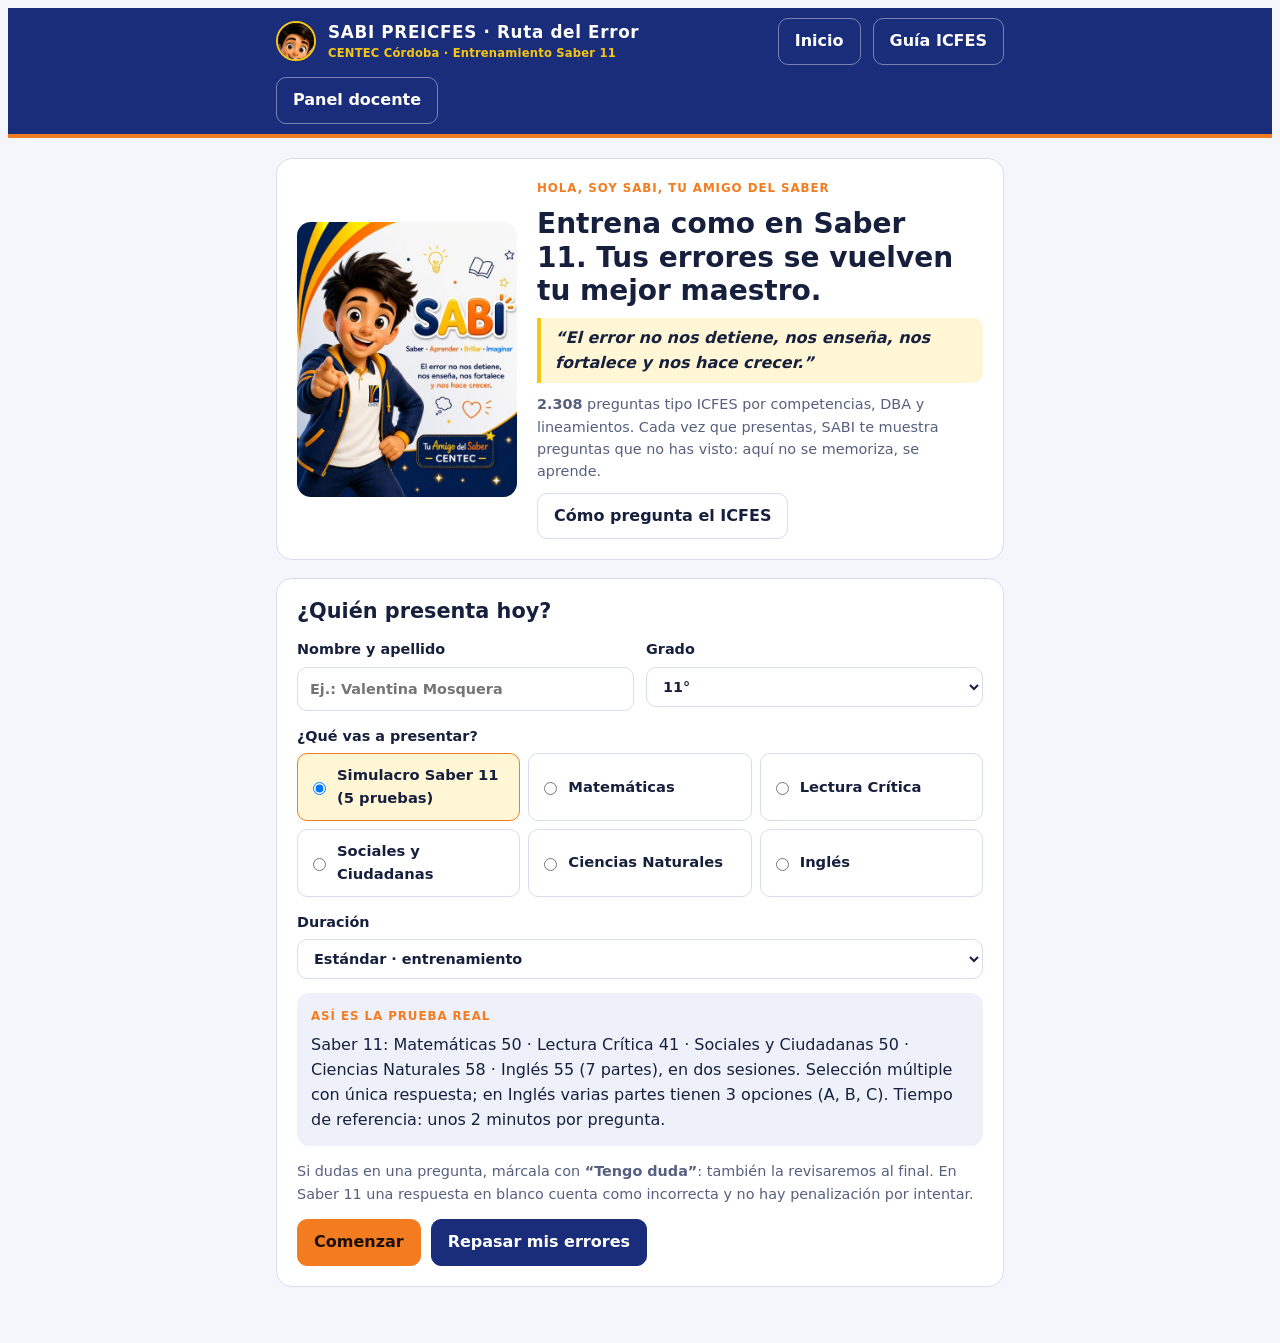
==== preicfes/index.html @ 9767c8da "PREICFES Ruta del Error: app 9°–11° con banco tipo Saber 11, simulacro, puntaje estimado, repaso de " ====
<!doctype html>
<html lang="es"><head><meta charset="utf-8"><meta name="viewport" content="width=device-width,initial-scale=1,viewport-fit=cover"></head><body>
<title>SABI PREICFES CENTEC</title>
<meta name="description" content="Entrenamiento tipo Saber 11 con Ruta del Error · CENTEC Córdoba">
<link rel="manifest" href="manifest.json"><meta name="theme-color" content="#1A2D7A"><link rel="icon" href="assets/icono.png"><link rel="apple-touch-icon" href="assets/icono.png">
<meta name="claude:viewport-fit-sides" content="cover">
<style>
/* Layout: una columna de trabajo (máx. 760px) con barra superior institucional; tarjetas solo para la pregunta y los pasos de la Ruta */
:root{
  --navy:#1A2D7A; --navy-ink:#0f1f3d; --orange:#F47C20; --gold:#F5C518;
  --bg:#f4f6fb; --surface:#ffffff; --surface-2:#eef1f9; --line:#d7ddec;
  --fg:#16203d; --muted:#56607e; --accent:var(--navy); --accent-fg:#ffffff;
  --ok:#1b8a4b; --ok-bg:#e3f5ea; --bad:#c2410c; --bad-bg:#fdeee3; --warn-bg:#fff6d6;
  --font:"Nunito","Nunito Sans","Segoe UI",system-ui,-apple-system,Roboto,sans-serif;
  --mono:ui-monospace,"SF Mono",Menlo,Consolas,monospace;
}
@media (prefers-color-scheme:dark){:root:not([data-theme="light"]){
  --bg:#0c1328; --surface:#141d3a; --surface-2:#1b2648; --line:#2b3863;
  --fg:#e8ecf8; --muted:#a3acc8; --accent:#6f86e8; --accent-fg:#0c1328;
  --ok:#5fd394; --ok-bg:#12352a; --bad:#ff9a5c; --bad-bg:#3a2216; --warn-bg:#3a3214; color-scheme:dark}}
:root[data-theme="dark"]{
  --bg:#0c1328; --surface:#141d3a; --surface-2:#1b2648; --line:#2b3863;
  --fg:#e8ecf8; --muted:#a3acc8; --accent:#6f86e8; --accent-fg:#0c1328;
  --ok:#5fd394; --ok-bg:#12352a; --bad:#ff9a5c; --bad-bg:#3a2216; --warn-bg:#3a3214; color-scheme:dark}
*{box-sizing:border-box}
body{background:var(--bg);color:var(--fg);font-family:var(--font);font-size:16px;line-height:1.55}
.top{background:var(--navy);color:#fff;border-bottom:4px solid var(--orange)}
.top .in{max-width:760px;margin:0 auto;padding-block:10px;padding-left:max(16px,env(safe-area-inset-left,0px));padding-right:max(16px,env(safe-area-inset-right,0px));display:flex;align-items:center;gap:12px;flex-wrap:wrap}
.brand{font-weight:900;letter-spacing:.04em;font-size:1.05rem}
.brand small{display:block;font-weight:600;letter-spacing:.02em;font-size:.72rem;color:var(--gold)}
.top .sp{flex:1}
.top button{background:transparent;color:#fff;border:1px solid rgba(255,255,255,.4)}
main{max-width:760px;margin:0 auto;padding-block:20px 48px;padding-left:max(16px,env(safe-area-inset-left,0px));padding-right:max(16px,env(safe-area-inset-right,0px));display:flex;flex-direction:column;gap:18px}
h1,h2,h3{text-wrap:balance;line-height:1.2;margin:0}
h1{font-size:1.75rem;font-weight:900}
h2{font-size:1.3rem;font-weight:800}
h3{font-size:1.05rem;font-weight:800}
p{margin:0}
.muted{color:var(--muted)}
.eyebrow{font-size:.74rem;font-weight:800;letter-spacing:.08em;text-transform:uppercase;color:var(--orange)}
button,.btn{font:inherit;font-weight:800;cursor:pointer;border-radius:10px;padding:10px 16px;border:1px solid var(--line);background:var(--surface);color:var(--fg)}
button.primary{background:var(--orange);border-color:var(--orange);color:#1b0f02}
button.navy{background:var(--accent);border-color:var(--accent);color:var(--accent-fg)}
button:focus-visible,input:focus-visible,select:focus-visible,textarea:focus-visible,label.opt:focus-within{outline:3px solid var(--gold);outline-offset:2px}
button:disabled{opacity:.5;cursor:not-allowed}
.row{display:flex;gap:10px;flex-wrap:wrap;align-items:center}
.card{background:var(--surface);border:1px solid var(--line);border-radius:16px;padding:20px;display:flex;flex-direction:column;gap:14px;min-width:0}
.avatar{display:block;width:100%;height:auto;border-radius:14px}
.avwrap{width:100%;max-width:240px}
.face{border-radius:50%;object-fit:cover;border:2px solid var(--gold);background:#fff;flex:none}
.hero{display:grid;grid-template-columns:220px 1fr;gap:20px;align-items:center}
@media (max-width:560px){.hero{grid-template-columns:1fr;justify-items:center;text-align:center}}
.motto{border-left:4px solid var(--gold);padding:8px 14px;background:var(--warn-bg);border-radius:0 10px 10px 0;font-weight:700;font-style:italic}
label.f{display:flex;flex-direction:column;gap:6px;font-weight:700;font-size:.9rem}
input,select,textarea{font:inherit;padding:10px 12px;border-radius:10px;border:1px solid var(--line);background:var(--surface);color:var(--fg);width:100%}
.grid2{display:grid;grid-template-columns:1fr 1fr;gap:12px}
@media (max-width:560px){.grid2{grid-template-columns:1fr}}
.modes{display:grid;grid-template-columns:repeat(3,1fr);gap:8px}
@media (max-width:560px){.modes{grid-template-columns:1fr 1fr}}
.mode{display:flex;align-items:center;gap:8px;border:1px solid var(--line);border-radius:10px;padding:10px;cursor:pointer;font-weight:700;font-size:.92rem}
.mode input{width:auto}
.mode:has(input:checked){border-color:var(--orange);background:var(--warn-bg)}
.chips{display:flex;gap:6px;flex-wrap:wrap}
.chip{font-size:.74rem;font-weight:800;padding:3px 9px;border-radius:999px;background:var(--surface-2);color:var(--muted);border:1px solid var(--line)}
.chip.lv-Mínimo{background:var(--warn-bg);color:var(--fg)}
.chip.lv-Satisfactorio{background:var(--ok-bg);color:var(--ok)}
.chip.lv-Avanzado{background:var(--accent);color:var(--accent-fg);border-color:var(--accent)}
.ctx{background:var(--surface-2);border-radius:12px;padding:14px;white-space:pre-line;font-size:.97rem}
.stem{font-weight:800;font-size:1.08rem;white-space:pre-line}
.opts{display:flex;flex-direction:column;gap:8px}
label.opt{display:grid;grid-template-columns:34px 1fr;gap:10px;align-items:start;border:1px solid var(--line);border-radius:12px;padding:10px 12px;cursor:pointer;background:var(--surface)}
label.opt input{position:absolute;opacity:0;pointer-events:none}
label.opt .L{width:30px;height:30px;border-radius:50%;display:grid;place-items:center;border:2px solid var(--line);font-weight:900}
label.opt:has(input:checked){border-color:var(--accent);background:var(--surface-2)}
label.opt:has(input:checked) .L{background:var(--accent);color:var(--accent-fg);border-color:var(--accent)}
label.opt.is-ok{border-color:var(--ok);background:var(--ok-bg)}
label.opt.is-bad{border-color:var(--bad);background:var(--bad-bg)}
.prog{height:8px;background:var(--surface-2);border-radius:99px;overflow:hidden}
.prog i{display:block;height:100%;background:var(--orange)}
.dots{display:flex;gap:6px;flex-wrap:wrap}
.dots button{width:34px;height:34px;padding:0;border-radius:8px;font-size:.85rem}
.dots button.ans{background:var(--surface-2);border-color:var(--accent)}
.dots button.cur{outline:2px solid var(--orange)}
.dots button.flag::after{content:"?";font-size:.65rem;color:var(--orange);margin-left:1px}
details summary{cursor:pointer;font-weight:800;font-size:.85rem;color:var(--muted)}
details .meta{font-size:.85rem;display:flex;flex-direction:column;gap:6px;margin-top:8px}
.score{display:grid;grid-template-columns:auto 1fr;gap:20px;align-items:center}
@media (max-width:560px){.score{grid-template-columns:1fr;text-align:center;justify-items:center}}
.big{font-size:3.4rem;font-weight:900;line-height:1;font-variant-numeric:tabular-nums;color:var(--orange)}
.bars{display:flex;flex-direction:column;gap:10px}
.bar{display:grid;grid-template-columns:minmax(0,1fr) 120px 48px;gap:10px;align-items:center;font-size:.9rem}
@media (max-width:560px){.bar{grid-template-columns:minmax(0,1fr) 80px 44px}}
.bar .t{height:10px;border-radius:99px;background:var(--surface-2);overflow:hidden}
.bar .t i{display:block;height:100%;background:var(--accent)}
.bar b{font-variant-numeric:tabular-nums;text-align:right}
.errlist{display:flex;flex-direction:column;gap:8px}
.erritem{display:grid;grid-template-columns:auto 1fr auto;gap:12px;align-items:center;text-align:left;width:100%;padding:12px 14px}
.st{font-size:.72rem;font-weight:900;padding:3px 8px;border-radius:99px;white-space:nowrap}
.st.p{background:var(--bad-bg);color:var(--bad)}
.st.e{background:var(--warn-bg);color:var(--fg)}
.st.f{background:var(--ok-bg);color:var(--ok)}
.st.d{background:var(--surface-2);color:var(--muted)}
.steps{display:flex;gap:6px}
.steps span{flex:1;height:6px;border-radius:99px;background:var(--surface-2)}
.steps span.on{background:var(--orange)}
.box{border-radius:12px;padding:14px;display:flex;flex-direction:column;gap:8px}
.box.bad{background:var(--bad-bg)}
.box.ok{background:var(--ok-bg)}
.box.q{background:var(--warn-bg)}
.box.n{background:var(--surface-2)}
.pre{white-space:pre-line}
.tt{display:grid;grid-template-columns:1fr 1fr;gap:10px}
@media (max-width:560px){.tt{grid-template-columns:1fr}}
.doubts{display:grid;grid-template-columns:1fr 1fr;gap:8px}
@media (max-width:560px){.doubts{grid-template-columns:1fr}}
.doubts button{text-align:left;font-weight:700}
.tbl{overflow-x:auto}
table{border-collapse:collapse;width:100%;font-size:.88rem;font-variant-numeric:tabular-nums}
th,td{text-align:left;padding:8px;border-bottom:1px solid var(--line);vertical-align:top}
th{font-size:.74rem;text-transform:uppercase;letter-spacing:.06em;color:var(--muted)}
.toast{position:fixed;left:50%;transform:translateX(-50%);bottom:calc(16px + env(safe-area-inset-bottom,0px));background:var(--navy-ink);color:#fff;padding:10px 16px;border-radius:10px;font-weight:700;z-index:9}
@media (prefers-reduced-motion:no-preference){.pop{animation:pop .45s ease}@keyframes pop{0%{transform:scale(.96);opacity:.6}100%{transform:none;opacity:1}}}
.chartwrap{margin:0;display:flex;flex-direction:column;gap:6px}
.chart{width:100%;height:auto;color:var(--fg);background:var(--surface-2);border-radius:12px}
.chart text{fill:currentColor;font-size:11px;font-family:var(--font)}.chart .ct{font-weight:800;font-size:13px}
.chart .gl{stroke:var(--line);stroke-width:1}.chart .ax{stroke:var(--muted);stroke-width:1.2}
.legend{display:flex;gap:14px;flex-wrap:wrap;font-size:.85rem}.legend i{display:inline-block;width:12px;height:12px;border-radius:3px;margin-right:6px;vertical-align:-1px}
caption{font-weight:800;text-align:left;padding:6px 0;caption-side:top}
</style>

<header class="top"><div class="in">
  <img class="face" id="hdrFace" alt="" width="40" height="40">
  <div class="brand">SABI PREICFES · Ruta del Error<small>CENTEC Córdoba · Entrenamiento Saber 11</small></div>
  <div class="sp"></div>
  <button id="btnHome" type="button">Inicio</button>
  <button id="btnGuia" type="button">Guía ICFES</button>
  <button id="btnDocente" type="button">Panel docente</button>
</div></header>
<main id="app"></main>
<div id="toast" class="toast" hidden></div>

<script>
(function(){
"use strict";
let BANK = []; const LOADED = {}; let INDEX = null;
async function loadIndex(){ if(INDEX) return INDEX; try{ INDEX = await (await fetch("banco/indice.json",{cache:"no-cache"})).json(); }catch(e){ INDEX = {version:"0",total:0,files:{}}; } return INDEX; }
async function loadGrade(g){ const idx = await loadIndex();
  const fs = Object.keys(idx.files).filter(k=>k.split("-")[0]===String(g) && !LOADED[k]);
  await Promise.all(fs.map(async k=>{ try{ const arr = await (await fetch("banco/"+k+".json?v="+idx.version)).json(); if(!LOADED[k]){ LOADED[k]=1; BANK = BANK.concat(arr); } }catch(e){} })); }
const AREAS = {matematicas:"Matemáticas",lenguaje:"Lenguaje / Lectura crítica",ciencias:"Ciencias Naturales",sociales:"Sociales y Ciudadanas",ingles:"Inglés"};
const ORDER = Object.keys(AREAS);
const MOTTO = "El error no nos detiene, nos enseña, nos fortalece y nos hace crecer.";
const KEY = "sabi_preicfes_ruta_v1";
const REAL11 = {matematicas:50,lenguaje:41,sociales:50,ciencias:58,ingles:55};
const DOC_PIN = "CENTEC2026";
const $ = s => document.querySelector(s);
const app = $("#app");
const esc = s => String(s==null?"":s).replace(/[&<>"']/g,c=>({"&":"&amp;","<":"&lt;",">":"&gt;",'"':"&quot;","'":"&#39;"}[c]));
function load(){try{return JSON.parse(localStorage.getItem(KEY))||{hist:[]}}catch(e){return{hist:[]}}}
function save(db){try{localStorage.setItem(KEY,JSON.stringify(db))}catch(e){}}
function toast(m){const t=$("#toast");t.textContent=m;t.hidden=false;clearTimeout(toast.h);toast.h=setTimeout(()=>t.hidden=true,2600)}

const AV_POSTER = "assets/avatar_sabi.jpg", AV_FACE = "assets/avatar_face.jpg";
const AVATAR = `<img class="avatar" src="${AV_POSTER}" alt="SABI, tu amigo del saber CENTEC" width="520" height="650">`;
/* Estructura oficial ICFES (Guía Saber 11 2026-2 e Informe Saber 3-5-7-9) */
const SABER = {
  9:{areas:["matematicas","lenguaje","sociales","ciencias","ingles"],real:"Saber 9 evalúa Matemáticas (36), Lectura (36) y Ciencias o Pensamiento Ciudadano (36). En CENTEC entrenas desde 9° con la forma de Saber 11, incluido Inglés"},
  10:{areas:["matematicas","lenguaje","sociales","ciencias","ingles"],real:"Pre-Saber 11 con la estructura real: Matemáticas 50 · Lectura Crítica 41 · Sociales y Ciudadanas 50 · Ciencias Naturales 58 · Inglés 55"},
  11:{areas:["matematicas","lenguaje","sociales","ciencias","ingles"],real:"Saber 11: Matemáticas 50 · Lectura Crítica 41 · Sociales y Ciudadanas 50 · Ciencias Naturales 58 · Inglés 55 (7 partes), en dos sesiones"}
};
function areaName(a,g){
  if(a==="lenguaje") return "Lectura Crítica";
  if(a==="sociales") return "Sociales y Ciudadanas";
  return AREAS[a];
}
const normName = s => s.toLowerCase().normalize("NFD").replace(/[̀-ͯ]/g,"").replace(/\s+/g," ").trim();
function shuffle(a){for(let i=a.length-1;i>0;i--){const j=Math.floor(Math.random()*(i+1));[a[i],a[j]]=[a[j],a[i]]}return a}
/* Selección sin repetir: primero lo que el estudiante no ha visto; equilibra niveles; mantiene juntas las preguntas de un mismo texto */
function pick(name,g,area,k){
  const db=load(); db.seen=db.seen||{};
  const key=normName(name)+"|"+g+"|"+area; let seen=db.seen[key]||[], note="";
  const all=BANK.filter(q=>q.grado===g&&q.area===area);
  let pool=all.filter(q=>!seen.includes(q.id));
  if(pool.length<Math.min(k,all.length)){ note=areaName(area,g); seen=[]; pool=all.slice(); }
  const byLv={}; shuffle(pool).forEach(q=>(byLv[q.nivel]=byLv[q.nivel]||[]).push(q));
  const lvs=["Mínimo","Satisfactorio","Avanzado"].filter(l=>byLv[l]); const out=[];
  while(out.length<Math.min(k,pool.length)){ for(const l of lvs){ const q=byLv[l]&&byLv[l].shift(); if(q&&out.length<k) out.push(q); } if(lvs.every(l=>!byLv[l]||!byLv[l].length))break; }
  const ctxOrder={}; out.forEach((q,i)=>{const c=q.contexto||q.id; if(!(c in ctxOrder))ctxOrder[c]=i});
  out.sort((a,b)=>ctxOrder[a.contexto||a.id]-ctxOrder[b.contexto||b.id]);
  db.seen[key]=seen.concat(out.map(q=>q.id)); save(db);
  return {items:out,note};
}

let S = null; // sesión activa

/* ---------- INICIO ---------- */
function home(){
  S=null;
  const grades=[9,10,11], db=load();
  app.innerHTML=`
  <section class="card hero pop">
    <div class="avwrap">${AVATAR}</div>
    <div style="display:flex;flex-direction:column;gap:10px;min-width:0">
      <span class="eyebrow">Hola, soy SABI, tu amigo del saber</span>
      <h1>Entrena como en Saber 11. Tus errores se vuelven tu mejor maestro.</h1>
      <p class="motto">“${MOTTO}”</p>
      <p class="muted" style="font-size:.9rem"><b id="nBank">Más de 2.500</b> preguntas tipo ICFES por competencias, DBA y lineamientos. Cada vez que presentas, SABI te muestra preguntas que no has visto: aquí no se memoriza, se aprende.</p>
      <div class="row"><button type="button" id="goGuia">Cómo pregunta el ICFES</button></div>
    </div>
  </section>
  <form class="card" id="fStart" novalidate>
    <h2>¿Quién presenta hoy?</h2>
    <div class="grid2">
      <label class="f">Nombre y apellido<input id="inName" autocomplete="name" placeholder="Ej.: Valentina Mosquera" value="${esc(db.lastName||"")}" required></label>
      <label class="f">Grado<select id="inGrade">${grades.map(g=>`<option value="${g}" ${g===(db.lastGrade||11)?"selected":""}>${g}°</option>`).join("")}</select></label>
    </div>
    <div id="modes"></div>
    <label class="f">Duración<select id="inSize">
      <option value="0.2">Corta · práctica rápida</option>
      <option value="0.4" selected>Estándar · entrenamiento</option>
      <option value="1">Completa · igual que el ICFES</option></select></label>
    <div id="info"></div>
    <p class="muted" style="font-size:.9rem">Si dudas en una pregunta, márcala con <b>“Tengo duda”</b>: también la revisaremos al final. En Saber 11 una respuesta en blanco cuenta como incorrecta y no hay penalización por intentar.</p>
    <p id="startErr" class="muted" style="color:var(--bad)" hidden>Escribe tu nombre para empezar.</p>
    <div class="row"><button class="primary" type="submit">Comenzar</button><button type="button" class="navy" id="goRep">Repasar mis errores</button></div>
  </form>`;
  loadIndex().then(i=>{ if(i.total) $("#nBank").textContent=i.total.toLocaleString("es-CO"); });
  const drawModes=()=>{
    const g=+$("#inGrade").value, sb=SABER[g];
    $("#modes").innerHTML=`<div style="display:flex;flex-direction:column;gap:6px"><b style="font-size:.9rem">¿Qué vas a presentar?</b><div class="modes">
      <label class="mode"><input type="radio" name="mode" value="mixto" checked> Simulacro Saber 11 (5 pruebas)</label>
      ${sb.areas.map(a=>`<label class="mode"><input type="radio" name="mode" value="${a}"> ${areaName(a,g)}</label>`).join("")}</div></div>`;
    $("#info").innerHTML=`<div class="box n"><span class="eyebrow">Así es la prueba real</span><span>${sb.real}. Selección múltiple con única respuesta; en Inglés varias partes tienen 3 opciones (A, B, C). Tiempo de referencia: unos 2 minutos por pregunta.</span></div>`;
  };
  $("#inGrade").addEventListener("change",drawModes); drawModes();
  $("#goGuia").onclick=guia;
  $("#goRep").onclick=()=>{ const name=$("#inName").value.trim(); if(!name){$("#startErr").hidden=false;$("#inName").focus();return} repaso(name); };
  $("#fStart").addEventListener("submit",async e=>{
    e.preventDefault();
    const name=$("#inName").value.trim(); if(!name){$("#startErr").hidden=false;$("#inName").focus();return}
    const g=+$("#inGrade").value, mode=document.querySelector('input[name="mode"]:checked').value, size=+$("#inSize").value;
    const btn=e.submitter||$("#fStart button[type=submit]"); btn.disabled=true; btn.textContent="Preparando tus preguntas…";
    await loadGrade(g);
    const areas=mode==="mixto"?SABER[g].areas:[mode];
    let items=[],notes=[];
    areas.forEach(a=>{const k=Math.max(5,Math.round(REAL11[a]*size*(mode==="mixto"?1:1.25)));const r=pick(name,g,a,mode==="mixto"?k:Math.min(REAL11[a],Math.max(10,k)));items=items.concat(r.items);if(r.note)notes.push(r.note)});
    if(!items.length){btn.disabled=false;btn.textContent="Comenzar";toast("No pude cargar el banco. Conéctate una vez a internet para descargarlo.");return}
    const db2=load(); db2.lastName=name; db2.lastGrade=g; save(db2);
    S={name,grado:g,mode,items,ans:{},flag:{},i:0,ruta:{},start:Date.now()};
    quiz();
    if(notes.length)toast("Ya viste todo el banco de "+notes.join(", ")+". Empieza un nuevo ciclo.");
  });
}

/* ---------- REPASO ESPACIADO DE ERRORES ---------- */
async function repaso(name){
  const db=load(); const P=(db.pend||{})[normName(name)]||{}; const ids=Object.keys(P);
  if(!ids.length){toast("No tienes errores pendientes. ¡Presenta una evaluación!");return}
  for(const g of [...new Set(ids.map(i=>P[i].g))]) await loadGrade(g);
  const items=shuffle(BANK.filter(q=>P[q.id])).slice(0,20);
  if(!items.length){toast("No pude cargar tus preguntas pendientes.");return}
  S={name,grado:items[0].grado,mode:"repaso",items,ans:{},flag:{},i:0,ruta:{},start:Date.now()};
  quiz(); toast("Repaso: vuelves a las preguntas que fallaste. Si aciertas, salen de tu lista.");
}

/* ---------- GUÍA: CÓMO PREGUNTA EL ICFES ---------- */
function guia(){
  if(S&&!S.end&&Object.keys(S.ans).length){toast("Termina primero la evaluación en curso.");return}
  const C=[["Matemáticas","50 preguntas","Interpretación y representación · Formulación y ejecución · Argumentación","Estadística, Geometría, Álgebra y cálculo. Cerca de la mitad son situaciones cotidianas (porcentajes, proporciones, lectura de tablas y gráficas)."],
   ["Lectura Crítica","41 preguntas","Identificar y entender los contenidos locales · Comprender cómo se articulan las partes del texto · Reflexionar y evaluar su contenido","Textos continuos (literarios, informativos, filosóficos, argumentativos) y discontinuos (tablas, infografías, caricaturas)."],
   ["Sociales y Ciudadanas","50 preguntas","Pensamiento social · Interpretación y análisis de perspectivas · Pensamiento reflexivo y sistémico","Constitución de 1991, historia, geografía, economía y dilemas ciudadanos analizados desde distintos actores."],
   ["Ciencias Naturales","58 preguntas","Uso comprensivo del conocimiento científico · Explicación de fenómenos · Indagación","Componentes biológico, químico, físico y ciencia, tecnología y sociedad; muchos ítems parten de experimentos con tablas y gráficas."],
   ["Inglés","55 preguntas","Lingüística · Pragmática · Sociolingüística","7 partes: avisos, vocabulario, conversaciones, textos con espacios y comprensión de lectura. Resultado en niveles A-, A1, A2, B1 y B+."]];
  app.innerHTML=`
  <section class="card"><span class="eyebrow">Dot Tutor · Guía ICFES</span><h2>Así está construido Saber 11</h2>
  <p>Son 5 pruebas en dos sesiones. Cada prueba da un puntaje de 0 a 100 y el <b>puntaje global va de 0 a 500</b>: Matemáticas, Lectura Crítica, Sociales y Ciencias pesan 3 cada una e Inglés pesa 1. Por eso subir 5 puntos en una prueba de peso 3 mueve el global mucho más que en Inglés.</p>
  <div class="tbl"><table><thead><tr><th>Prueba</th><th>Preguntas</th><th>Competencias</th><th>Qué encuentras</th></tr></thead><tbody>${C.map(r=>`<tr>${r.map(c=>`<td>${c}</td>`).join("")}</tr>`).join("")}</tbody></table></div></section>
  <section class="card"><h3>La forma de cada pregunta</h3>
  <p>Todas son de selección múltiple con única respuesta. Cada una nace de una <b>afirmación</b> (lo que el ICFES quiere saber que puedes hacer) y una <b>evidencia</b> (lo que haces para demostrarlo). Las opciones incorrectas no son al azar: cada una representa un error típico. Por eso en SABI cada error tiene nombre, causa y corrección.</p>
  <div class="tt"><div class="box q"><span class="eyebrow">Proceso en 4 pasos</span><span class="pre">1. Lee primero el enunciado: ¿qué verbo usa? (identificar, calcular, inferir, evaluar)
2. Vuelve al contexto y subraya solo lo que necesitas.
3. Resuelve o anticipa tu respuesta antes de mirar las opciones.
4. Descarta: busca en cada opción el error típico y quédate con la que responde exactamente lo preguntado.</span></div>
  <div class="box q"><span class="eyebrow">Manejo del tiempo</span><span class="pre">Unos 2 minutos por pregunta.
Si una te bloquea, márcala y sigue: vuelve al final.
Nunca dejes respuestas en blanco: no restan.
Lee las gráficas por sus ejes, unidades y título antes de los datos.</span></div></div></section>
  <section class="card"><h3>Niveles de desempeño</h3><p>Además del puntaje, el ICFES ubica a cada estudiante en niveles (1 a 4; en Inglés A-, A1, A2, B1, B+). En SABI cada pregunta indica su exigencia (Mínimo, Satisfactorio, Avanzado) para que veas en qué nivel ya respondes con seguridad y cuál es tu siguiente reto.</p>
  <p class="motto">“${MOTTO}”</p><div class="row"><button class="primary" type="button" id="gBack">Empezar a entrenar</button></div></section>`;
  $("#gBack").onclick=home; window.scrollTo({top:0});
}

/* ---------- TABLAS Y GRÁFICAS ---------- */
const fmt=v=>Math.abs(v)>=1000?Math.round(v).toLocaleString("es-CO"):(Math.round(v*100)/100).toLocaleString("es-CO");
function tablaHTML(t){return `<div class="tbl"><table>${t.titulo?`<caption>${esc(t.titulo)}</caption>`:""}<thead><tr>${t.cols.map(c=>`<th>${esc(c)}</th>`).join("")}</tr></thead><tbody>${t.filas.map(r=>`<tr>${r.map(c=>`<td>${esc(c)}</td>`).join("")}</tr>`).join("")}</tbody></table></div>`}
function graficaHTML(g){
  const W=560,H=290,L=54,R=12,T=30,B=46,cw=W-L-R,ch=H-T-B,C=["#1A2D7A","#F47C20","#2a9d8f","#b8860b"];
  const all=g.series.flatMap(s=>s.datos); let mx=Math.max(...all,0), mn=Math.min(...all,0);
  const nice=v=>{if(v<=0)return 0;const p=Math.pow(10,Math.floor(Math.log10(v)));return Math.ceil(v/p*2)/2*p};
  mx=nice(mx)||1; if(mn<0)mn=-nice(-mn);
  const y=v=>T+ch-(v-mn)/(mx-mn)*ch, n=g.etiquetas.length, bw=cw/n, k=g.series.length, lab=n*k<=14;
  let s=`<svg viewBox="0 0 ${W} ${H}" class="chart" role="img" aria-label="${esc(g.titulo||"Gráfica")}">`;
  if(g.titulo) s+=`<text x="${W/2}" y="16" text-anchor="middle" class="ct">${esc(g.titulo)}</text>`;
  for(let i=0;i<=4;i++){const v=mn+(mx-mn)*i/4,yy=y(v);s+=`<line x1="${L}" x2="${W-R}" y1="${yy}" y2="${yy}" class="gl"/><text x="${L-6}" y="${yy+4}" text-anchor="end" class="tk">${fmt(v)}</text>`}
  if(g.ejeY) s+=`<text x="12" y="${T+ch/2}" transform="rotate(-90 12 ${T+ch/2})" text-anchor="middle" class="tk">${esc(g.ejeY)}</text>`;
  g.etiquetas.forEach((e,i)=>{s+=`<text x="${L+bw*i+bw/2}" y="${H-B+16}" text-anchor="middle" class="tk">${esc(e)}</text>`});
  g.series.forEach((se,j)=>{const c=C[j%4];
    if(g.tipo==="barras"){const w=bw*0.7/k;se.datos.forEach((v,i)=>{const x=L+bw*i+bw*0.15+w*j,y0=y(0),yv=y(v);
      s+=`<rect x="${x}" y="${Math.min(y0,yv)}" width="${Math.max(1,w-2)}" height="${Math.abs(y0-yv)}" fill="${c}" rx="2"><title>${esc(se.nombre||"")} ${esc(g.etiquetas[i])}: ${fmt(v)}</title></rect>`;
      if(lab)s+=`<text x="${x+(w-2)/2}" y="${(v>=0?yv-4:yv+12)}" text-anchor="middle" class="tk">${fmt(v)}</text>`})}
    else{s+=`<polyline points="${se.datos.map((v,i)=>`${L+bw*i+bw/2},${y(v)}`).join(" ")}" fill="none" stroke="${c}" stroke-width="2.5"/>`;
      se.datos.forEach((v,i)=>{s+=`<circle cx="${L+bw*i+bw/2}" cy="${y(v)}" r="3.5" fill="${c}"><title>${esc(g.etiquetas[i])}: ${fmt(v)}</title></circle>`;if(lab)s+=`<text x="${L+bw*i+bw/2}" y="${y(v)-8}" text-anchor="middle" class="tk">${fmt(v)}</text>`})}});
  s+=`<line x1="${L}" x2="${W-R}" y1="${y(0)}" y2="${y(0)}" class="ax"/></svg>`;
  const leg=(k>1||g.series[0].nombre)?`<div class="legend">${g.series.map((se,j)=>`<span><i style="background:${C[j%4]}"></i>${esc(se.nombre||"")}</span>`).join("")}</div>`:"";
  return `<figure class="chartwrap">${s}${leg}</figure>`;
}
function ctxHTML(q){return `${q.contexto?`<div class="ctx">${esc(q.contexto)}</div>`:""}${q.tabla?tablaHTML(q.tabla):""}${q.grafica?graficaHTML(q.grafica):""}`}

/* ---------- PRUEBA ---------- */
function metaBlock(q){
  return `<details><summary>Lo que evalúa esta pregunta</summary><div class="meta">
  <div><b>Competencia:</b> ${esc(q.competencia)}</div>
  <div><b>Componente:</b> ${esc(q.componente)}</div>
  <div><b>Afirmación:</b> ${esc(q.afirmacion)}</div>
  <div><b>Evidencia:</b> ${esc(q.evidencia)}</div>
  <div><b>DBA:</b> ${esc(q.dba)}</div>
  <div><b>Lineamiento / estándar:</b> ${esc(q.lineamiento)}</div>
  ${q.mcer?`<div><b>MCER:</b> ${esc(q.mcer)}</div>`:""}</div></details>`;
}
function quiz(){
  const n=S.items.length,i=S.i,q=S.items[i],answered=Object.keys(S.ans).length;
  app.innerHTML=`
  <section class="card">
    <div class="row" style="justify-content:space-between"><span class="eyebrow">${esc(S.name)} · ${S.grado}° · Pregunta ${i+1} de ${n}</span><span class="muted" style="font-size:.85rem">${answered}/${n} respondidas · <span id="tmr"></span> de ~${n*2} min</span></div>
    <div class="prog" aria-hidden="true"><i style="width:${answered/n*100}%"></i></div>
    <div class="dots">${S.items.map((x,k)=>`<button type="button" data-go="${k}" class="${S.ans[x.id]?"ans":""} ${k===i?"cur":""} ${S.flag[x.id]?"flag":""}" aria-label="Ir a pregunta ${k+1}">${k+1}</button>`).join("")}</div>
  </section>
  <section class="card pop">
    <div class="chips"><span class="chip">${areaName(q.area,q.grado)}</span><span class="chip lv-${esc(q.nivel)}">Nivel ${esc(q.nivel)}</span><span class="chip">${esc(q.competencia)}</span>${q.prueba?`<span class="chip">${esc(q.prueba)}</span>`:""}</div>
    ${ctxHTML(q)}
    <p class="stem">${esc(q.enunciado)}</p>
    <div class="opts" role="radiogroup">${Object.entries(q.opciones).map(([L,t])=>`
      <label class="opt"><input type="radio" name="op" value="${L}" ${S.ans[q.id]===L?"checked":""}><span class="L">${L}</span><span>${esc(t)}</span></label>`).join("")}</div>
    <label class="row" style="font-weight:700;font-size:.92rem;cursor:pointer"><input type="checkbox" id="flag" style="width:auto" ${S.flag[q.id]?"checked":""}> Tengo duda en esta pregunta</label>
    ${q.estrategia_icfes?`<details><summary>Estrategia ICFES para este tipo de pregunta</summary><div class="meta"><span>${esc(q.estrategia_icfes)}</span></div></details>`:""}
    ${metaBlock(q)}
    <div class="row" style="justify-content:space-between">
      <button type="button" id="prev" ${i===0?"disabled":""}>Anterior</button>
      ${i<n-1?`<button type="button" class="navy" id="next">Siguiente</button>`:`<button type="button" class="primary" id="finish">Entregar evaluación</button>`}
    </div>
    <div id="confirm"></div>
  </section>`;
  app.querySelectorAll('input[name="op"]').forEach(r=>r.addEventListener("change",()=>{S.ans[q.id]=r.value;
    const answered=Object.keys(S.ans).length;app.querySelector(".prog i").style.width=(answered/n*100)+"%";
    app.querySelector(`[data-go="${i}"]`).classList.add("ans")}));
  $("#flag").addEventListener("change",e=>{S.flag[q.id]=e.target.checked;app.querySelector(`[data-go="${i}"]`).classList.toggle("flag",e.target.checked)});
  app.querySelectorAll("[data-go]").forEach(b=>b.onclick=()=>{S.i=+b.dataset.go;quiz()});
  $("#prev").onclick=()=>{S.i--;quiz()};
  if($("#next"))$("#next").onclick=()=>{S.i++;quiz()};
  if($("#finish"))$("#finish").onclick=()=>{
    const miss=S.items.filter(x=>!S.ans[x.id]).length;
    if(!miss) return grade();
    $("#confirm").innerHTML=`<div class="box q"><b>Te faltan ${miss} pregunta(s) sin responder.</b><span>En Saber, una pregunta en blanco cuenta como incorrecta. ¿Quieres entregar así?</span>
      <div class="row"><button type="button" id="cNo" class="navy">Volver a revisar</button><button type="button" id="cYes">Entregar de todos modos</button></div></div>`;
    $("#cNo").onclick=()=>{S.i=S.items.findIndex(x=>!S.ans[x.id]);quiz()};
    $("#cYes").onclick=grade;
  };
  window.scrollTo({top:0});
}

/* ---------- CALIFICACIÓN ---------- */
function levelOf(p){return p<=35?"Insuficiente":p<=50?"Mínimo":p<=70?"Satisfactorio":"Avanzado"}
function grade(){
  S.end=Date.now();
  S.items.forEach(q=>{
    const a=S.ans[q.id], ok=a===q.correcta;
    if(!ok) S.ruta[q.id]={kind:"error",state:"p"};
    else if(S.flag[q.id]) S.ruta[q.id]={kind:"duda",state:"d"};
  });
  const db=load(), pk=normName(S.name); db.pend=db.pend||{}; const P=db.pend[pk]=db.pend[pk]||{};
  S.items.forEach(q=>{ if(S.ans[q.id]===q.correcta) delete P[q.id]; else P[q.id]={g:q.grado,a:q.area,t:Date.now()}; });
  save(db); persist(); results();
}
function stats(){
  const n=S.items.length, ok=S.items.filter(q=>S.ans[q.id]===q.correcta).length;
  const by=(key)=>{const m={};S.items.forEach(q=>{const k=key(q);m[k]=m[k]||{t:0,o:0};m[k].t++;if(S.ans[q.id]===q.correcta)m[k].o++});return m};
  return {n,ok,pct:Math.round(ok/n*100),area:by(q=>areaName(q.area,q.grado)),comp:by(q=>q.competencia),niv:by(q=>q.nivel)};
}
function bars(m){return Object.entries(m).map(([k,v])=>`<div class="bar"><span>${esc(k)}</span><span class="t"><i style="width:${v.o/v.t*100}%"></i></span><b>${v.o}/${v.t}</b></div>`).join("")}
function rutaCounts(){const v=Object.values(S.ruta);return{err:v.filter(x=>x.kind==="error").length,conv:v.filter(x=>x.kind==="error"&&x.state==="f").length,dud:v.filter(x=>x.kind==="duda").length,dudOk:v.filter(x=>x.kind==="duda"&&x.state==="f").length}}
function puntajeHTML(){
  const Wt={matematicas:3,lenguaje:3,sociales:3,ciencias:3,ingles:1}, by={};
  S.items.forEach(q=>{by[q.area]=by[q.area]||{t:0,o:0};by[q.area].t++;if(S.ans[q.id]===q.correcta)by[q.area].o++});
  const areas=ORDER.filter(a=>by[a]), pa=a=>Math.round(by[a].o/by[a].t*100);
  const glob=areas.length===5?Math.round(areas.reduce((x,a)=>x+pa(a)*Wt[a],0)/13*5):0;
  return `<section class="card"><span class="eyebrow">Proyección tipo Saber 11</span><h3>${glob?`Puntaje global estimado: ${glob} de 500`:"Puntaje estimado de la prueba"}</h3>
  <div class="bars">${areas.map(a=>`<div class="bar"><span>${esc(areaName(a,S.grado))}${a==="ingles"?" (peso 1)":" (peso 3)"}</span><span class="t"><i style="width:${pa(a)}%"></i></span><b>${pa(a)}/100</b></div>`).join("")}</div>
  <p class="muted" style="font-size:.85rem">Estimación SABI: tu porcentaje de acierto en escala 0–100 por prueba y el global con la ponderación oficial (Matemáticas, Lectura Crítica, Sociales y Ciencias ×3; Inglés ×1). El ICFES usa un modelo estadístico propio: úsala para ver tu tendencia, no como puntaje oficial.</p></section>`;
}
function results(){
  const st=stats(), rc=rutaCounts(), lv=levelOf(st.pct);
  app.innerHTML=`
  <section class="card score pop">
    <div><div class="big">${st.pct}</div><div class="muted" style="font-size:.85rem">de 100 · ${st.ok}/${st.n} correctas</div></div>
    <div style="display:flex;flex-direction:column;gap:8px;min-width:0">
      <span class="eyebrow">Resultado de ${esc(S.name)} · ${S.grado}°</span>
      <h2>Nivel de desempeño de referencia: ${lv}</h2>
      <p class="muted" style="font-size:.9rem">Escala institucional SABI inspirada en los 4 niveles Saber (Insuficiente, Mínimo, Satisfactorio, Avanzado). No reemplaza el puntaje oficial del ICFES.</p>
    </div>
  </section>
  ${S.mode!=="repaso"?puntajeHTML():""}
  ${rc.err+rc.dud?`<section class="card" style="border:2px solid var(--orange)">
    <span class="eyebrow">Tu siguiente paso</span>
    <h2>Tienes ${rc.err} error(es) y ${rc.dud} duda(s) listos para convertirse en aprendizaje.</h2>
    <p class="motto">“${MOTTO}”</p>
    <div class="row"><button class="primary" type="button" id="goRuta">Empezar mi Ruta del Error</button></div>
  </section>`:`<section class="card"><h2>¡Todo correcto y sin dudas!</h2><p>Reta tu nivel: presenta el simulacro de un grado superior o explica a un compañero cómo resolviste las preguntas Avanzadas.</p></section>`}
  <section class="card"><h3>Por área</h3><div class="bars">${bars(st.area)}</div></section>
  <section class="card"><h3>Por competencia</h3><div class="bars">${bars(st.comp)}</div></section>
  <section class="card"><h3>Por nivel de exigencia de la pregunta</h3><div class="bars">${bars(st.niv)}</div></section>`;
  if($("#goRuta"))$("#goRuta").onclick=ruta;
  window.scrollTo({top:0});
}

/* ---------- RUTA DEL ERROR ---------- */
const STL={p:["p","Por resolver"],e:["e","En camino"],f:["f","Fortaleza"],d:["d","Duda por aclarar"]};
function ruta(){
  const rc=rutaCounts(), ids=Object.keys(S.ruta);
  const total=rc.err+rc.dud, done=rc.conv+rc.dudOk;
  const all=done===total&&total>0;
  app.innerHTML=`
  <section class="card">
    <span class="eyebrow">Ruta del Error · ${esc(S.name)}</span>
    <h2>${all?"¡Convertiste cada error en fortaleza!":"Elige un error y conviértelo en aprendizaje"}</h2>
    <div class="prog" aria-hidden="true"><i style="width:${total?done/total*100:0}%"></i></div>
    <p class="muted">${done} de ${total} convertidos en fortaleza.</p>
  </section>
  ${all?`<section class="card pop" style="border:2px solid var(--ok)">
    <div class="row" style="flex-wrap:nowrap"><img class="face" src="${AV_FACE}" alt="SABI" width="56" height="56"><h3>Cierre de tu ruta</h3></div>
    <p>Hoy demostraste lo que dice nuestro lema: <b>“${MOTTO}”</b></p>
    <label class="f">Antes de irte: ¿qué harás distinto en tu próxima evaluación?<textarea id="meta" rows="3" placeholder="Ej.: leer dos veces la pregunta antes de mirar las opciones">${esc(S.meta||"")}</textarea></label>
    <div class="row"><button class="primary" id="saveMeta" type="button">Guardar mi compromiso</button><button type="button" id="again">Nueva evaluación</button></div>
  </section>`:""}
  <section class="card"><div class="errlist">${ids.map(id=>{const q=S.items.find(x=>x.id===id),r=S.ruta[id],s=STL[r.state];
    return `<button type="button" class="erritem" data-id="${id}"><span class="chip">${areaName(q.area,q.grado).split(" ")[0]}</span><span style="min-width:0">${esc(q.enunciado.slice(0,90))}${q.enunciado.length>90?"…":""}<br><span class="muted" style="font-size:.8rem;font-weight:700">${r.kind==="error"?"Error: "+esc((q.errores[S.ans[q.id]]||{}).error||"Pregunta sin responder"):"Acertaste, pero dudaste"}</span></span><span class="st ${s[0]}">${s[1]}</span></button>`}).join("")}</div>
    <div class="row"><button type="button" id="back">Ver mis resultados</button></div></section>`;
  app.querySelectorAll("[data-id]").forEach(b=>b.onclick=()=>step(b.dataset.id,1));
  $("#back").onclick=results;
  if($("#saveMeta"))$("#saveMeta").onclick=()=>{S.meta=$("#meta").value.trim();persist();toast("Compromiso guardado")};
  if($("#again"))$("#again").onclick=home;
  window.scrollTo({top:0});
}

function step(id,k){
  const q=S.items.find(x=>x.id===id), r=S.ruta[id], chosen=S.ans[id], e=q.errores[chosen];
  if(r.state==="p")r.state="e";
  const isDuda=r.kind==="duda";
  const titles=["Lo que tu error revela","Piénsalo tú primero","Aprende y resuelve tus dudas","Reto gemelo"];
  if(isDuda)titles[0]="Acertaste, pero dudaste";
  let body="";
  if(k===1){
    body=`${ctxHTML(q)}<p class="stem">${esc(q.enunciado)}</p>
    ${isDuda?`<div class="box ok"><b>Elegiste ${chosen}: ${esc(q.opciones[chosen])}. ¡Es correcta!</b><span>Marcaste que tenías duda. Vamos a asegurar que la próxima vez respondas con certeza.</span></div>`
    : chosen?`<div class="box bad"><b>Elegiste ${chosen}: ${esc(q.opciones[chosen])}</b><span class="chip" style="align-self:flex-start">${esc(e.error)}</span><span>${esc(e.porque)}</span></div>`
    :`<div class="box bad"><b>Dejaste esta pregunta en blanco.</b><span>Una respuesta en blanco no nos dice nada; un intento sí nos enseña. Vamos a construirla juntos.</span></div>`}
    <p class="muted">Equivocarse aquí no es fallar: es encontrar exactamente qué ajustar.</p>`;
  } else if(k===2){
    const guide=isDuda||!chosen? (Object.values(q.errores)[0]||{}).pregunta_guia : e.pregunta_guia;
    body=`<div class="box q"><span class="eyebrow">Pregunta guía</span><b class="pre">${esc(guide)}</b></div>
    <label class="f">Escribe lo que descubriste (opcional)<textarea id="refl" rows="3" placeholder="Me di cuenta de que…">${esc(r.refl||"")}</textarea></label>
    <p class="muted" style="font-size:.9rem">Tómate un minuto. Descubrirlo tú vale más que leer la respuesta.</p>`;
  } else if(k===3){
    body=`${(!isDuda&&chosen)?`<div class="box n"><span class="eyebrow">Corrige tu error</span><span>${esc(e.aprende)}</span></div>`:""}
    <div class="box ok"><b>La respuesta correcta es ${q.correcta}: ${esc(q.opciones[q.correcta])}</b><span class="pre">${esc(q.explicacion)}</span></div>
    <div class="tt"><div class="box q"><span class="eyebrow">Tip de SABI</span><span>${esc(q.tip)}</span></div><div class="box q"><span class="eyebrow">Truco</span><span>${esc(q.truco)}</span></div></div>
    ${q.estrategia_icfes?`<div class="box n"><span class="eyebrow">Así pregunta el ICFES</span><span>${esc(q.estrategia_icfes)}</span></div>`:""}
    <div class="chips">${(q.temas||[]).map(t=>`<span class="chip">${esc(t)}</span>`).join("")}</div>
    <h3>¿Te queda alguna duda?</h3>
    <div class="doubts">
      <button type="button" data-d="q">No entendí qué me preguntaban</button>
      <button type="button" data-d="o">Dudé entre dos opciones</button>
      <button type="button" data-d="t">No conozco un tema o palabra</button>
      <button type="button" data-d="w">¿Para qué me sirve esto?</button>
    </div>
    <div id="dAns"></div>`;
  } else {
    const g=q.gemela, ga=r.gAns;
    body=`<p class="muted">Mismo concepto, otros datos. Demuéstrate que ya lo dominas.</p>
    ${ctxHTML(g)}<p class="stem">${esc(g.enunciado)}</p>
    <div class="opts">${Object.entries(g.opciones).map(([L,t])=>`<label class="opt ${ga?(L===g.correcta?"is-ok":(L===ga?"is-bad":"")):""}"><input type="radio" name="gop" value="${L}" ${ga===L?"checked":""} ${r.state==="f"?"disabled":""}><span class="L">${L}</span><span>${esc(t)}</span></label>`).join("")}</div>
    <div id="gRes">${ga?gemelaMsg(q,ga):""}</div>`;
  }
  app.innerHTML=`
  <section class="card pop">
    <div class="row" style="justify-content:space-between"><span class="eyebrow">Paso ${k} de 4 · ${areaName(q.area,q.grado)} · ${S.grado}°</span><span class="chip lv-${esc(q.nivel)}">Nivel ${esc(q.nivel)}</span></div>
    <div class="steps" aria-hidden="true">${[1,2,3,4].map(x=>`<span class="${x<=k?"on":""}"></span>`).join("")}</div>
    <h2>${titles[k-1]}</h2>
    ${body}
    ${k>1?metaBlock(q):""}
    <div class="row" style="justify-content:space-between">
      <button type="button" id="sBack">${k===1?"Volver a mi ruta":"Anterior"}</button>
      ${k<4?`<button type="button" class="navy" id="sNext">${k===2?"Ya lo pensé, quiero aprender":"Siguiente"}</button>`:`<button type="button" id="sRuta">Volver a mi ruta</button>`}
    </div>
  </section>`;
  $("#sBack").onclick=()=>{saveRefl(r);k===1?ruta():step(id,k-1)};
  if($("#sNext"))$("#sNext").onclick=()=>{saveRefl(r);step(id,k+1)};
  if($("#sRuta"))$("#sRuta").onclick=ruta;
  if($("#retry"))$("#retry").onclick=()=>{r.gAns=null;persist();step(id,4)};
  if($("#review"))$("#review").onclick=()=>step(id,3);
  app.querySelectorAll("[data-d]").forEach(b=>b.onclick=()=>doubt(q,b.dataset.d,chosen));
  app.querySelectorAll('input[name="gop"]').forEach(x=>x.addEventListener("change",()=>{
    r.gAns=x.value; r.tries=(r.tries||0)+1;
    if(x.value===q.gemela.correcta){r.state="f";toast(r.kind==="error"?"¡Error convertido en fortaleza!":"¡Duda resuelta!")}
    persist(); step(id,4);
  }));
  window.scrollTo({top:0});
}
function saveRefl(r){const t=$("#refl");if(t){r.refl=t.value.trim();persist()}}
function gemelaMsg(q,ga){
  const g=q.gemela;
  if(ga===g.correcta) return `<div class="box ok pop"><b>¡Correcto! Este error ya es una fortaleza.</b><span class="pre">${esc(g.explicacion)}</span><span>“${MOTTO}”</span></div>`;
  return `<div class="box bad"><b>Todavía no. Y está bien: cada intento te acerca.</b><span class="pre">${esc(g.explicacion)}</span>
  <div class="row"><button type="button" class="navy" id="review">Repasar la explicación</button><button type="button" id="retry">Intentar de nuevo</button></div></div>`;
}
function doubt(q,d,chosen){
  let h="";
  if(d==="q") h=`<div class="box n"><b>Volvamos a la pregunta, por partes.</b><span><b>Qué se busca:</b> ${esc(q.afirmacion)}</span><span><b>Qué debes hacer:</b> ${esc(q.evidencia)}</span><span>Truco de lectura: subraya el verbo de la pregunta (identificar, calcular, inferir, explicar) y lo que te piden encontrar, antes de leer las opciones.</span></div>`;
  if(d==="o"){const rows=Object.keys(q.opciones).filter(L=>L!==q.correcta).map(L=>`<tr><td><b>${L}</b></td><td>${esc(q.opciones[L])}</td><td>${esc(q.errores[L].error)}: ${esc(q.errores[L].aprende)}</td></tr>`).join("");
    h=`<div class="box n"><b>Por qué cada opción incorrecta no funciona</b><div class="tbl"><table><thead><tr><th>Opción</th><th>Dice</th><th>Por qué no</th></tr></thead><tbody>${rows}</tbody></table></div><span>La correcta (${q.correcta}) es la única que cumple todo lo que pide la pregunta.</span></div>`}
  if(d==="t") h=`<div class="box n"><b>Temas para repasar</b><div class="chips">${(q.temas||[]).map(t=>`<span class="chip">${esc(t)}</span>`).join("")}</div><span>${esc(q.dba)}</span><span>Pídele a tu docente o a SABI Tutor una explicación de estos temas con un ejemplo distinto. Luego vuelve y haz el reto gemelo.</span></div>`;
  if(d==="w") h=`<div class="box n"><b>Para qué te sirve</b><span>${esc(q.afirmacion)}</span><span>Esta habilidad aparece en las pruebas Saber de ${S.grado<=5?"3° y 5°":S.grado<=9?"7° y 9°":"11°"} y, sobre todo, en decisiones reales: leer bien, calcular bien y argumentar bien.</span></div>`;
  $("#dAns").innerHTML=h;
}

/* ---------- PERSISTENCIA Y PANEL DOCENTE ---------- */
function persist(){
  if(!S||!S.end)return;
  const db=load(), st=stats(), rc=rutaCounts();
  const rec={sid:S.start,name:S.name,grado:S.grado,mode:S.mode,fecha:new Date(S.start).toISOString(),pct:st.pct,ok:st.ok,n:st.n,
    err:rc.err,conv:rc.conv,dud:rc.dud,meta:S.meta||"",
    fallos:S.items.filter(q=>S.ans[q.id]!==q.correcta).map(q=>({id:q.id,area:q.area,comp:q.competencia,elig:S.ans[q.id]||"—",error:(q.errores[S.ans[q.id]]||{}).error||"En blanco",conv:(S.ruta[q.id]||{}).state==="f"}))};
  const i=db.hist.findIndex(h=>h.sid===rec.sid); if(i>=0)db.hist[i]=rec; else db.hist.push(rec);
  save(db);
}
function docente(){
  const db=load(), H=db.hist.slice().reverse();
  const freq={}; db.hist.forEach(h=>h.fallos.forEach(f=>{const k=f.id+"|"+f.error;freq[k]=freq[k]||{id:f.id,area:f.area,error:f.error,n:0,c:0};freq[k].n++;if(f.conv)freq[k].c++}));
  const top=Object.values(freq).sort((a,b)=>b.n-a.n).slice(0,12);
  app.innerHTML=`
  <section class="card"><span class="eyebrow">Panel docente</span><h2>Errores más frecuentes y su conversión</h2>
  <p class="muted" style="font-size:.9rem">Datos guardados en este dispositivo. Para consolidar el colegio, copia el CSV y pégalo en la hoja de cálculo del área.</p>
  ${top.length?`<div class="tbl"><table><thead><tr><th>Ítem</th><th>Área</th><th>Error conceptual</th><th>Veces</th><th>Convertidos</th></tr></thead><tbody>${top.map(t=>`<tr><td>${esc(t.id)}</td><td>${AREAS[t.area]}</td><td>${esc(t.error)}</td><td>${t.n}</td><td>${t.c}</td></tr>`).join("")}</tbody></table></div>`:`<p>Aún no hay evaluaciones en este dispositivo. Cuando un estudiante termine, aparecerán aquí sus errores y cuántos convirtió en fortaleza.</p>`}
  </section>
  <section class="card"><h3>Evaluaciones presentadas (${H.length})</h3>
  ${H.length?`<div class="tbl"><table><thead><tr><th>Fecha</th><th>Estudiante</th><th>Grado</th><th>Prueba</th><th>Puntaje</th><th>Errores convertidos</th><th>Compromiso</th></tr></thead><tbody>${H.map(h=>`<tr><td>${h.fecha.slice(0,10)}</td><td>${esc(h.name)}</td><td>${h.grado}°</td><td>${h.mode==="mixto"?"Simulacro":h.mode==="repaso"?"Repaso":AREAS[h.mode]}</td><td>${h.pct}</td><td>${h.conv}/${h.err}</td><td>${esc(h.meta)}</td></tr>`).join("")}</tbody></table></div>
  <div class="row"><button type="button" class="navy" id="csv">Copiar CSV</button></div><textarea id="csvBox" rows="4" hidden readonly></textarea>`:""}
  </section>
  <section class="card"><h3>Banco cargado</h3><p class="muted">${(INDEX&&INDEX.total||BANK.length).toLocaleString("es-CO")} preguntas tipo Saber 11 (grados 9° a 11°, 5 pruebas), cada una con competencia, DBA, lineamiento, diagnóstico por opción incorrecta y reto gemelo. Versión del banco: ${INDEX?INDEX.version:"—"}.</p></section>`;
  if($("#csv"))$("#csv").onclick=()=>{
    const rows=[["fecha","estudiante","grado","prueba","puntaje","correctas","total","errores","convertidos","dudas","item","area","competencia","opcion_elegida","error_conceptual","convertido"]];
    db.hist.forEach(h=>(h.fallos.length?h.fallos:[{}]).forEach(f=>rows.push([h.fecha,h.name,h.grado,h.mode,h.pct,h.ok,h.n,h.err,h.conv,h.dud,f.id||"",f.area||"",f.comp||"",f.elig||"",f.error||"",f.conv===undefined?"":f.conv?"sí":"no"])));
    const csv=rows.map(r=>r.map(c=>`"${String(c).replace(/"/g,'""')}"`).join(",")).join("\n");
    const box=$("#csvBox");box.value=csv;
    navigator.clipboard&&navigator.clipboard.writeText?navigator.clipboard.writeText(csv).then(()=>toast("CSV copiado"),()=>{box.hidden=false;box.select();toast("Selecciona y copia el texto")}):(box.hidden=false,box.select());
  };
  window.scrollTo({top:0});
}

$("#btnHome").onclick=()=>{if(S&&!S.end&&Object.keys(S.ans).length){toast("Tu evaluación sigue abierta. Entrégala o recarga para salir.");return}home()};
$("#btnDocente").onclick=()=>{if(S&&!S.end&&Object.keys(S.ans).length){toast("Termina primero la evaluación en curso.");return}
  let ok=false;try{ok=sessionStorage.getItem("sabi_doc")==="1"}catch(e){}
  if(!ok){const p=prompt("Clave del panel docente");if((p||"").trim().toUpperCase()!==DOC_PIN){toast("Clave incorrecta");return}try{sessionStorage.setItem("sabi_doc","1")}catch(e){}}
  loadIndex().then(docente)};
$("#btnGuia").onclick=guia;
setInterval(()=>{const el=document.getElementById("tmr");if(el&&S&&!S.end){const s=Math.floor((Date.now()-S.start)/1000);el.textContent=Math.floor(s/60)+":"+String(s%60).padStart(2,"0")}},1000);
if("serviceWorker" in navigator) window.addEventListener("load",()=>navigator.serviceWorker.register("sw.js").catch(()=>{}));
$("#hdrFace").src=AV_FACE;
home();
})();
</script>

</body></html>
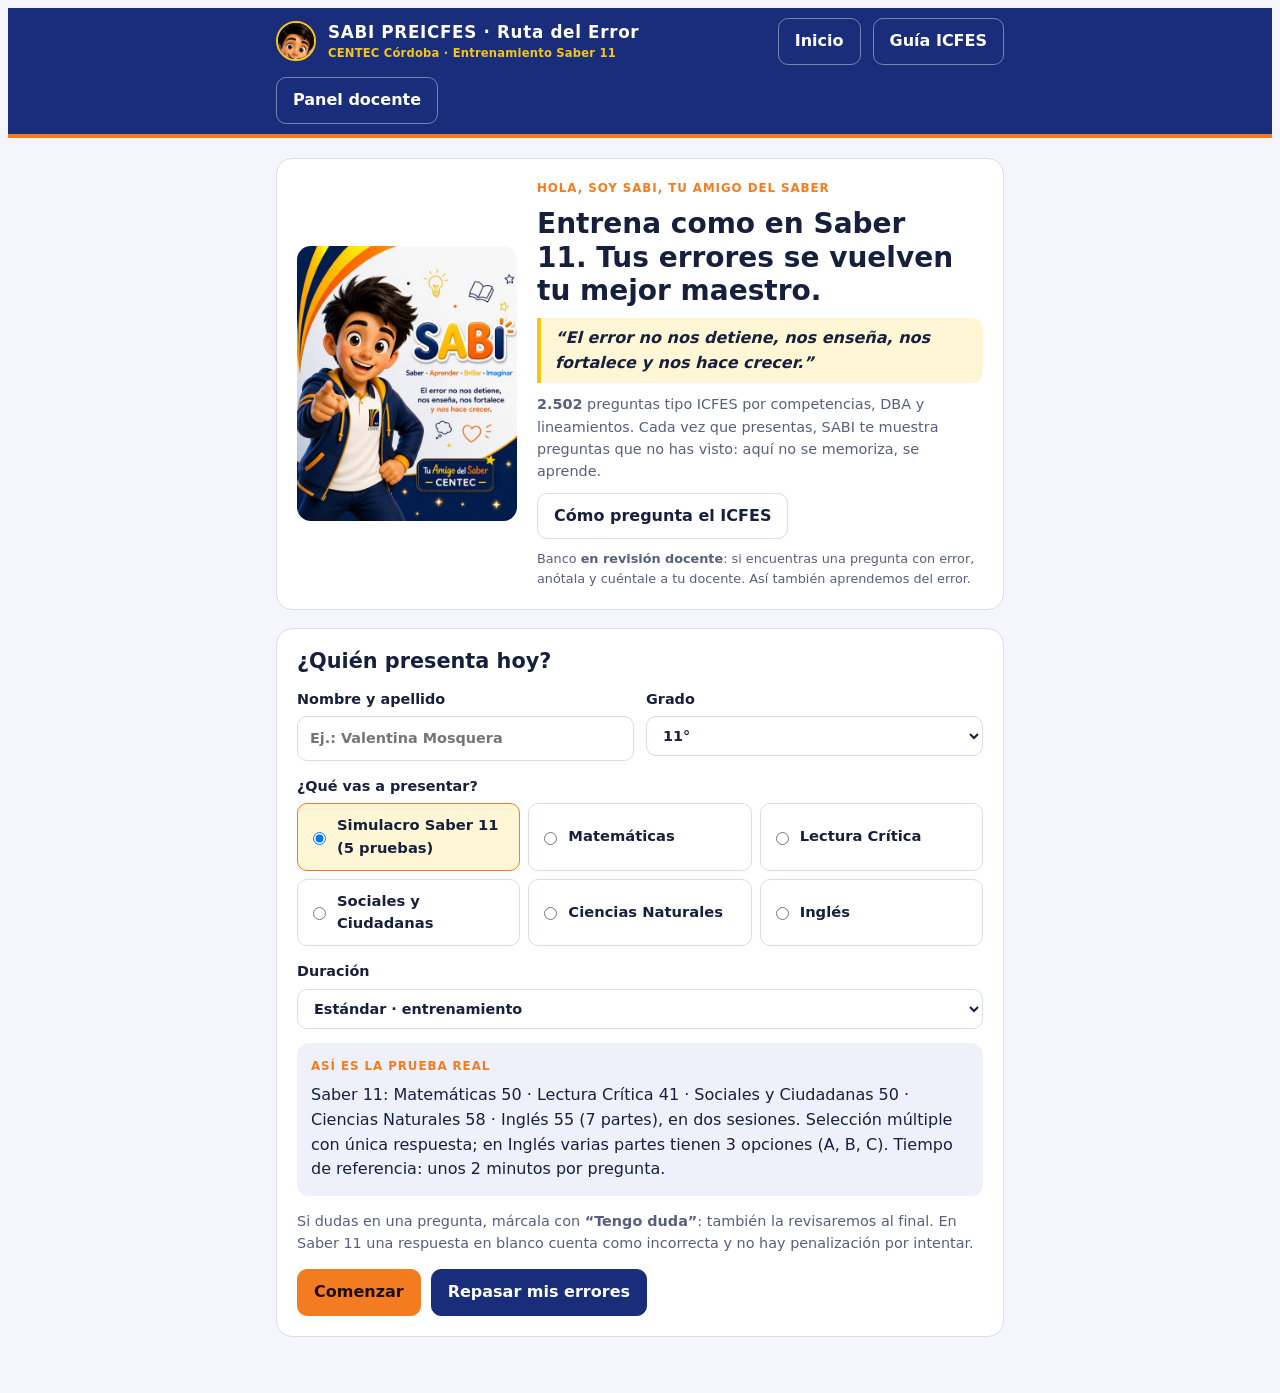
==== commit a90e5a8e: "PREICFES: aviso de banco en revisión docente, favicon y cabecera compacta en celular Co-Authored-By:" ====
--- a/preicfes/index.html
+++ b/preicfes/index.html
@@ -126,6 +126,7 @@
 .chart .gl{stroke:var(--line);stroke-width:1}.chart .ax{stroke:var(--muted);stroke-width:1.2}
 .legend{display:flex;gap:14px;flex-wrap:wrap;font-size:.85rem}.legend i{display:inline-block;width:12px;height:12px;border-radius:3px;margin-right:6px;vertical-align:-1px}
 caption{font-weight:800;text-align:left;padding:6px 0;caption-side:top}
+@media (max-width:520px){.top .brand small{display:none}.top button{padding:6px 9px;font-size:.78rem;min-height:0}.top .in{gap:6px}}
 </style>
 
 <header class="top"><div class="in">
@@ -206,6 +207,7 @@
       <p class="motto">“${MOTTO}”</p>
       <p class="muted" style="font-size:.9rem"><b id="nBank">Más de 2.500</b> preguntas tipo ICFES por competencias, DBA y lineamientos. Cada vez que presentas, SABI te muestra preguntas que no has visto: aquí no se memoriza, se aprende.</p>
       <div class="row"><button type="button" id="goGuia">Cómo pregunta el ICFES</button></div>
+      <p class="muted" style="font-size:.8rem">Banco <b>en revisión docente</b>: si encuentras una pregunta con error, anótala y cuéntale a tu docente. Así también aprendemos del error.</p>
     </div>
   </section>
   <form class="card" id="fStart" novalidate>
@@ -579,4 +581,5 @@
 })();
 </script>
 
+<script src="https://superacion.sabicentec.com/sabi-puerta.js" data-rol="estudiante" data-texto="Practicar con SABI" defer></script>
 </body></html>
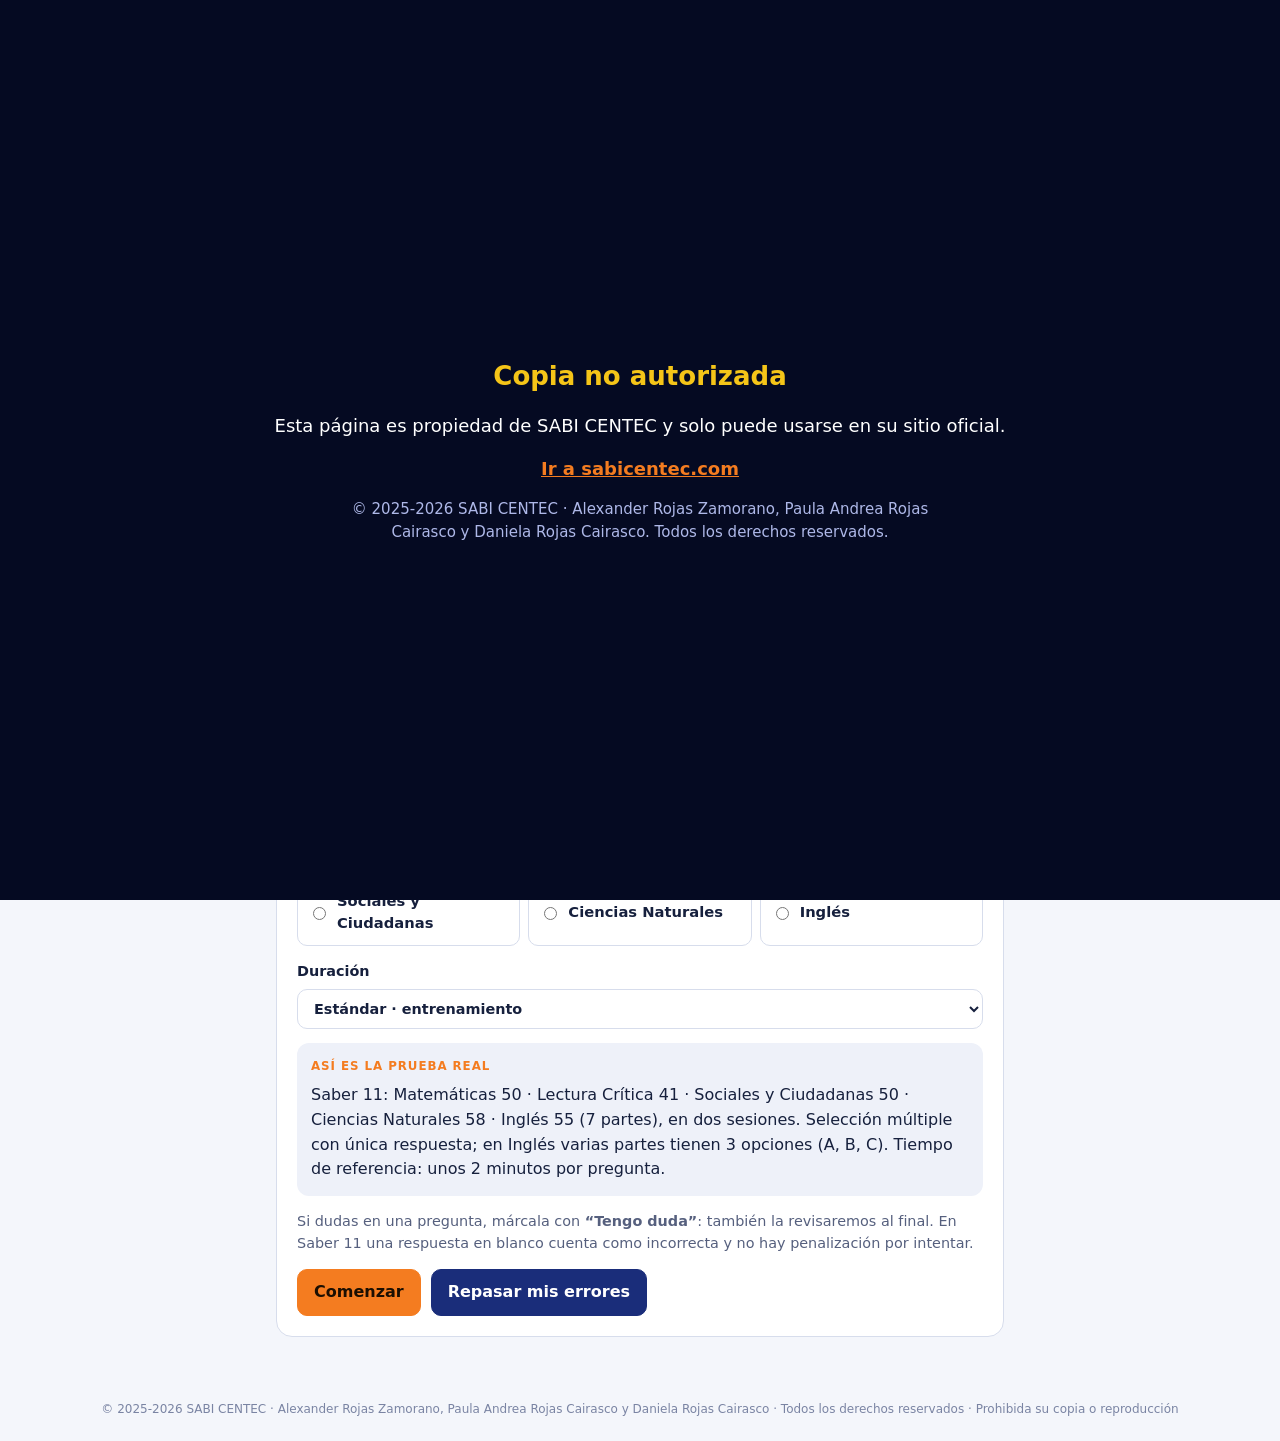
==== commit 543a49d8: "Protección y titularidad: licencia propietaria, avisos de derechos y anti-copia - LICENSE propietari" ====
--- a/preicfes/index.html
+++ b/preicfes/index.html
@@ -1,5 +1,20 @@
 <!doctype html>
-<html lang="es"><head><meta charset="utf-8"><meta name="viewport" content="width=device-width,initial-scale=1,viewport-fit=cover"></head><body>
+<!--
+  SABI CENTEC · https://sabicentec.com
+  © 2025-2026 SABI CENTEC. Titulares: Alexander Rojas Zamorano, Paula Andrea Rojas Cairasco y Daniela Rojas Cairasco.
+  Obra protegida. Todos los derechos reservados. Prohibida su copia, reproducción,
+  modificación o republicación total o parcial sin autorización escrita
+  (Ley 23 de 1982, Decisión Andina 351 de 1993). Ver LICENSE.
+-->
+<html lang="es"><head><meta charset="utf-8"><meta name="viewport" content="width=device-width,initial-scale=1,viewport-fit=cover">
+<meta name="author" content="Alexander Rojas Zamorano, Paula Andrea Rojas Cairasco y Daniela Rojas Cairasco">
+<meta name="copyright" content="© 2025-2026 SABI CENTEC · Alexander Rojas Zamorano, Paula Andrea Rojas Cairasco y Daniela Rojas Cairasco. Todos los derechos reservados.">
+<meta name="rights" content="Obra protegida · Prohibida su copia o reproducción sin autorización escrita">
+<meta name="robots" content="noai, noimageai">
+<meta property="og:site_name" content="SABI CENTEC">
+<script type="application/ld+json">{"@context": "https://schema.org", "@type": "WebSite", "name": "SABI PREICFES CENTEC", "url": "https://preicfes.sabicentec.com", "copyrightYear": 2026, "copyrightNotice": "© 2025-2026 SABI CENTEC. Todos los derechos reservados.", "license": "https://sabicentec.com/LICENSE", "copyrightHolder": [{"@type": "Organization", "name": "SABI CENTEC", "url": "https://sabicentec.com"}, {"@type": "Person", "name": "Alexander Rojas Zamorano"}, {"@type": "Person", "name": "Paula Andrea Rojas Cairasco"}, {"@type": "Person", "name": "Daniela Rojas Cairasco"}], "author": [{"@type": "Person", "name": "Alexander Rojas Zamorano"}, {"@type": "Person", "name": "Paula Andrea Rojas Cairasco"}, {"@type": "Person", "name": "Daniela Rojas Cairasco"}], "publisher": {"@type": "Organization", "name": "SABI CENTEC", "url": "https://sabicentec.com"}}</script>
+<script src="assets/sabi-proteccion.js"></script>
+</head><body>
 <title>SABI PREICFES CENTEC</title>
 <meta name="description" content="Entrenamiento tipo Saber 11 con Ruta del Error · CENTEC Córdoba">
 <link rel="manifest" href="manifest.json"><meta name="theme-color" content="#1A2D7A"><link rel="icon" href="assets/icono.png"><link rel="apple-touch-icon" href="assets/icono.png">
@@ -582,4 +597,5 @@
 </script>
 
 <script src="https://superacion.sabicentec.com/sabi-puerta.js" data-rol="estudiante" data-texto="Practicar con SABI" defer></script>
+<div class="sabi-derechos" style="font-size:12px;color:#7a84a3;text-align:center;padding:16px 16px calc(16px + env(safe-area-inset-bottom,0px));line-height:1.4">© 2025-2026 SABI CENTEC · Alexander Rojas Zamorano, Paula Andrea Rojas Cairasco y Daniela Rojas Cairasco · Todos los derechos reservados · Prohibida su copia o reproducción</div>
 </body></html>
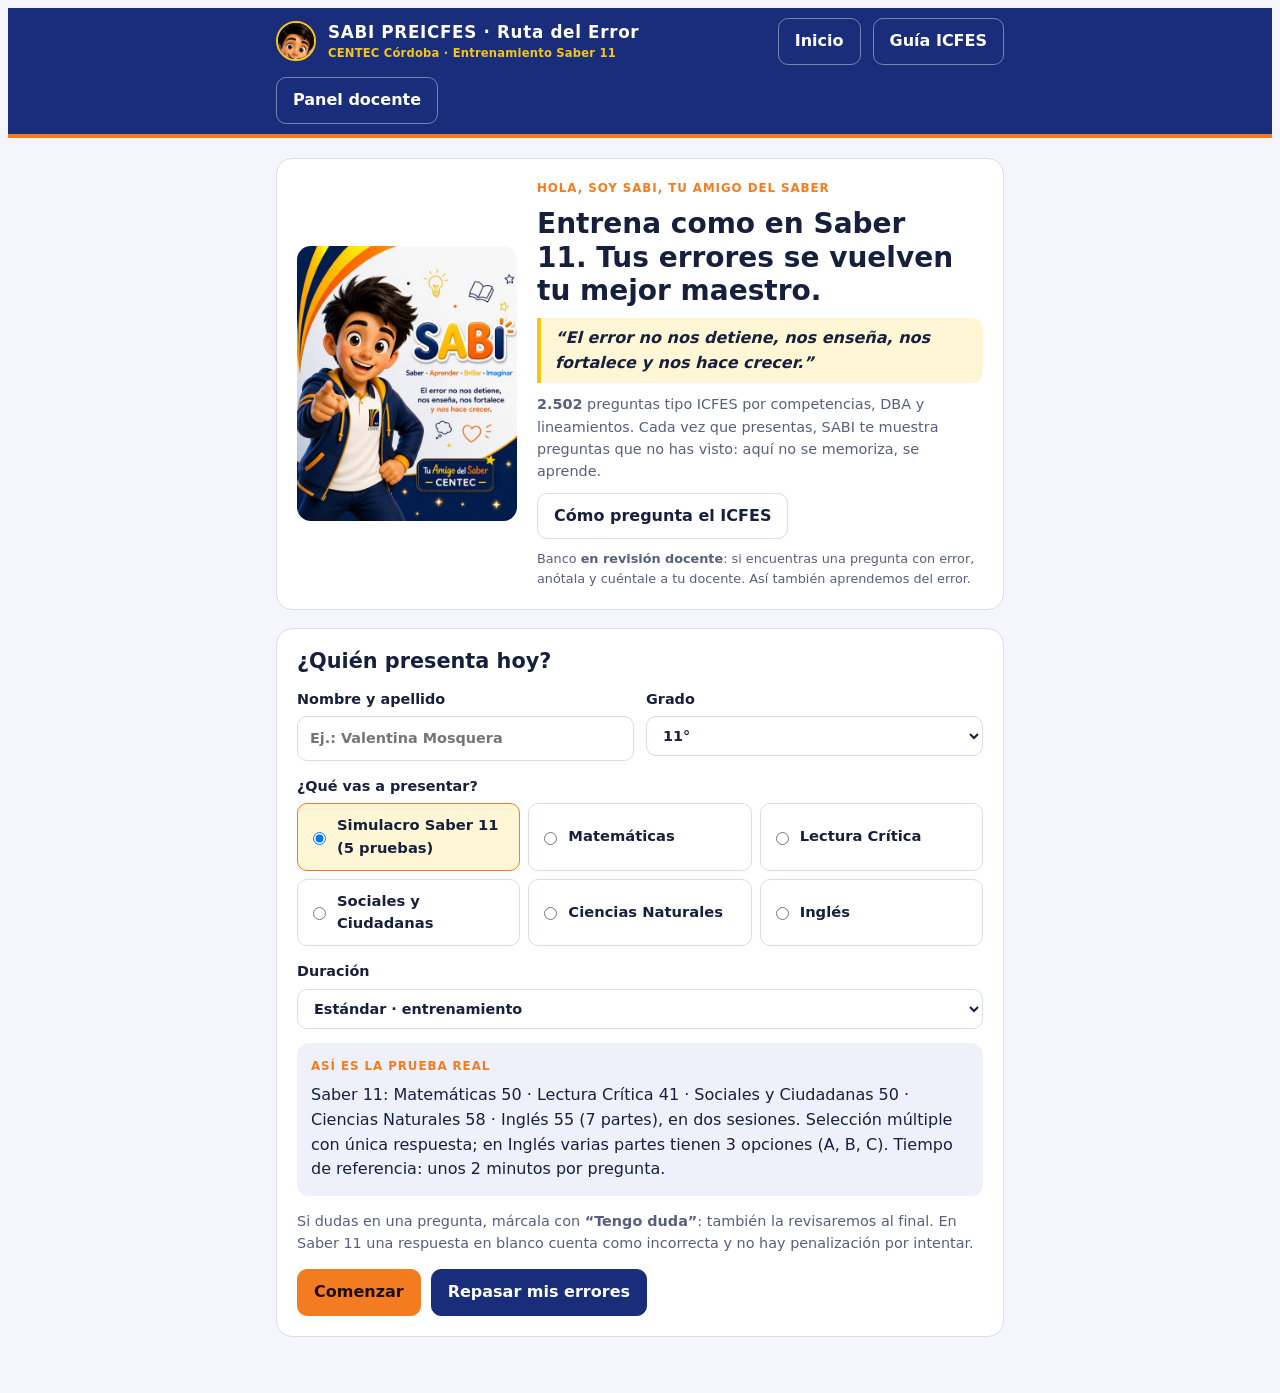
==== commit 1d36cd7c: "Salida rápida con confirmación en PREICFES y páginas del sitio (SABI Barra) Se instala el componente" ====
--- a/preicfes/index.html
+++ b/preicfes/index.html
@@ -1,20 +1,5 @@
 <!doctype html>
-<!--
-  SABI CENTEC · https://sabicentec.com
-  © 2025-2026 SABI CENTEC. Titulares: Alexander Rojas Zamorano, Paula Andrea Rojas Cairasco y Daniela Rojas Cairasco.
-  Obra protegida. Todos los derechos reservados. Prohibida su copia, reproducción,
-  modificación o republicación total o parcial sin autorización escrita
-  (Ley 23 de 1982, Decisión Andina 351 de 1993). Ver LICENSE.
--->
-<html lang="es"><head><meta charset="utf-8"><meta name="viewport" content="width=device-width,initial-scale=1,viewport-fit=cover">
-<meta name="author" content="Alexander Rojas Zamorano, Paula Andrea Rojas Cairasco y Daniela Rojas Cairasco">
-<meta name="copyright" content="© 2025-2026 SABI CENTEC · Alexander Rojas Zamorano, Paula Andrea Rojas Cairasco y Daniela Rojas Cairasco. Todos los derechos reservados.">
-<meta name="rights" content="Obra protegida · Prohibida su copia o reproducción sin autorización escrita">
-<meta name="robots" content="noai, noimageai">
-<meta property="og:site_name" content="SABI CENTEC">
-<script type="application/ld+json">{"@context": "https://schema.org", "@type": "WebSite", "name": "SABI PREICFES CENTEC", "url": "https://preicfes.sabicentec.com", "copyrightYear": 2026, "copyrightNotice": "© 2025-2026 SABI CENTEC. Todos los derechos reservados.", "license": "https://sabicentec.com/LICENSE", "copyrightHolder": [{"@type": "Organization", "name": "SABI CENTEC", "url": "https://sabicentec.com"}, {"@type": "Person", "name": "Alexander Rojas Zamorano"}, {"@type": "Person", "name": "Paula Andrea Rojas Cairasco"}, {"@type": "Person", "name": "Daniela Rojas Cairasco"}], "author": [{"@type": "Person", "name": "Alexander Rojas Zamorano"}, {"@type": "Person", "name": "Paula Andrea Rojas Cairasco"}, {"@type": "Person", "name": "Daniela Rojas Cairasco"}], "publisher": {"@type": "Organization", "name": "SABI CENTEC", "url": "https://sabicentec.com"}}</script>
-<script src="assets/sabi-proteccion.js"></script>
-</head><body>
+<html lang="es"><head><meta charset="utf-8"><meta name="viewport" content="width=device-width,initial-scale=1,viewport-fit=cover"></head><body>
 <title>SABI PREICFES CENTEC</title>
 <meta name="description" content="Entrenamiento tipo Saber 11 con Ruta del Error · CENTEC Córdoba">
 <link rel="manifest" href="manifest.json"><meta name="theme-color" content="#1A2D7A"><link rel="icon" href="assets/icono.png"><link rel="apple-touch-icon" href="assets/icono.png">
@@ -597,5 +582,5 @@
 </script>
 
 <script src="https://superacion.sabicentec.com/sabi-puerta.js" data-rol="estudiante" data-texto="Practicar con SABI" defer></script>
-<div class="sabi-derechos" style="font-size:12px;color:#7a84a3;text-align:center;padding:16px 16px calc(16px + env(safe-area-inset-bottom,0px));line-height:1.4">© 2025-2026 SABI CENTEC · Alexander Rojas Zamorano, Paula Andrea Rojas Cairasco y Daniela Rojas Cairasco · Todos los derechos reservados · Prohibida su copia o reproducción</div>
+<script src="https://sabicentec.com/assets/sabi-barra.js" defer data-app="preicfes" data-destino="https://sabicentec.com/" data-confirmar="si" data-adjuntar="no" data-posicion="abajo-izquierda"></script>
 </body></html>
